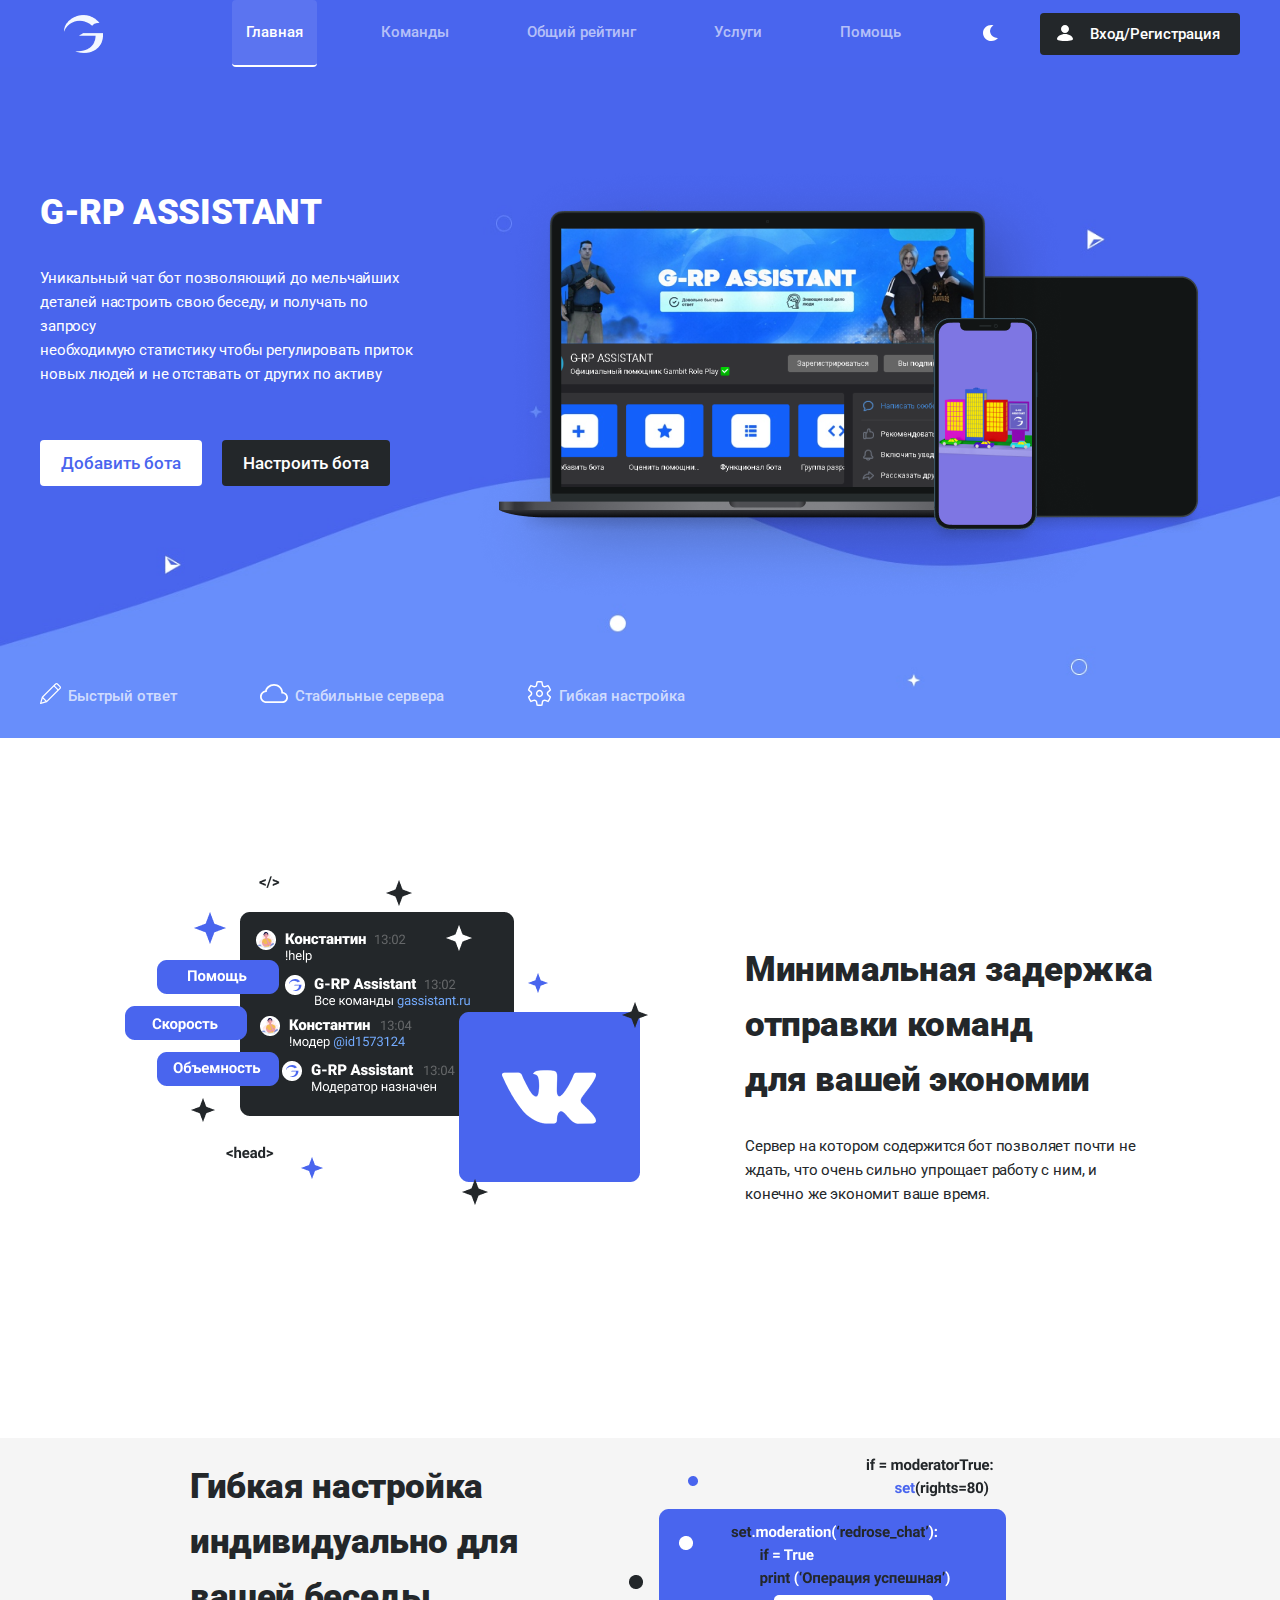
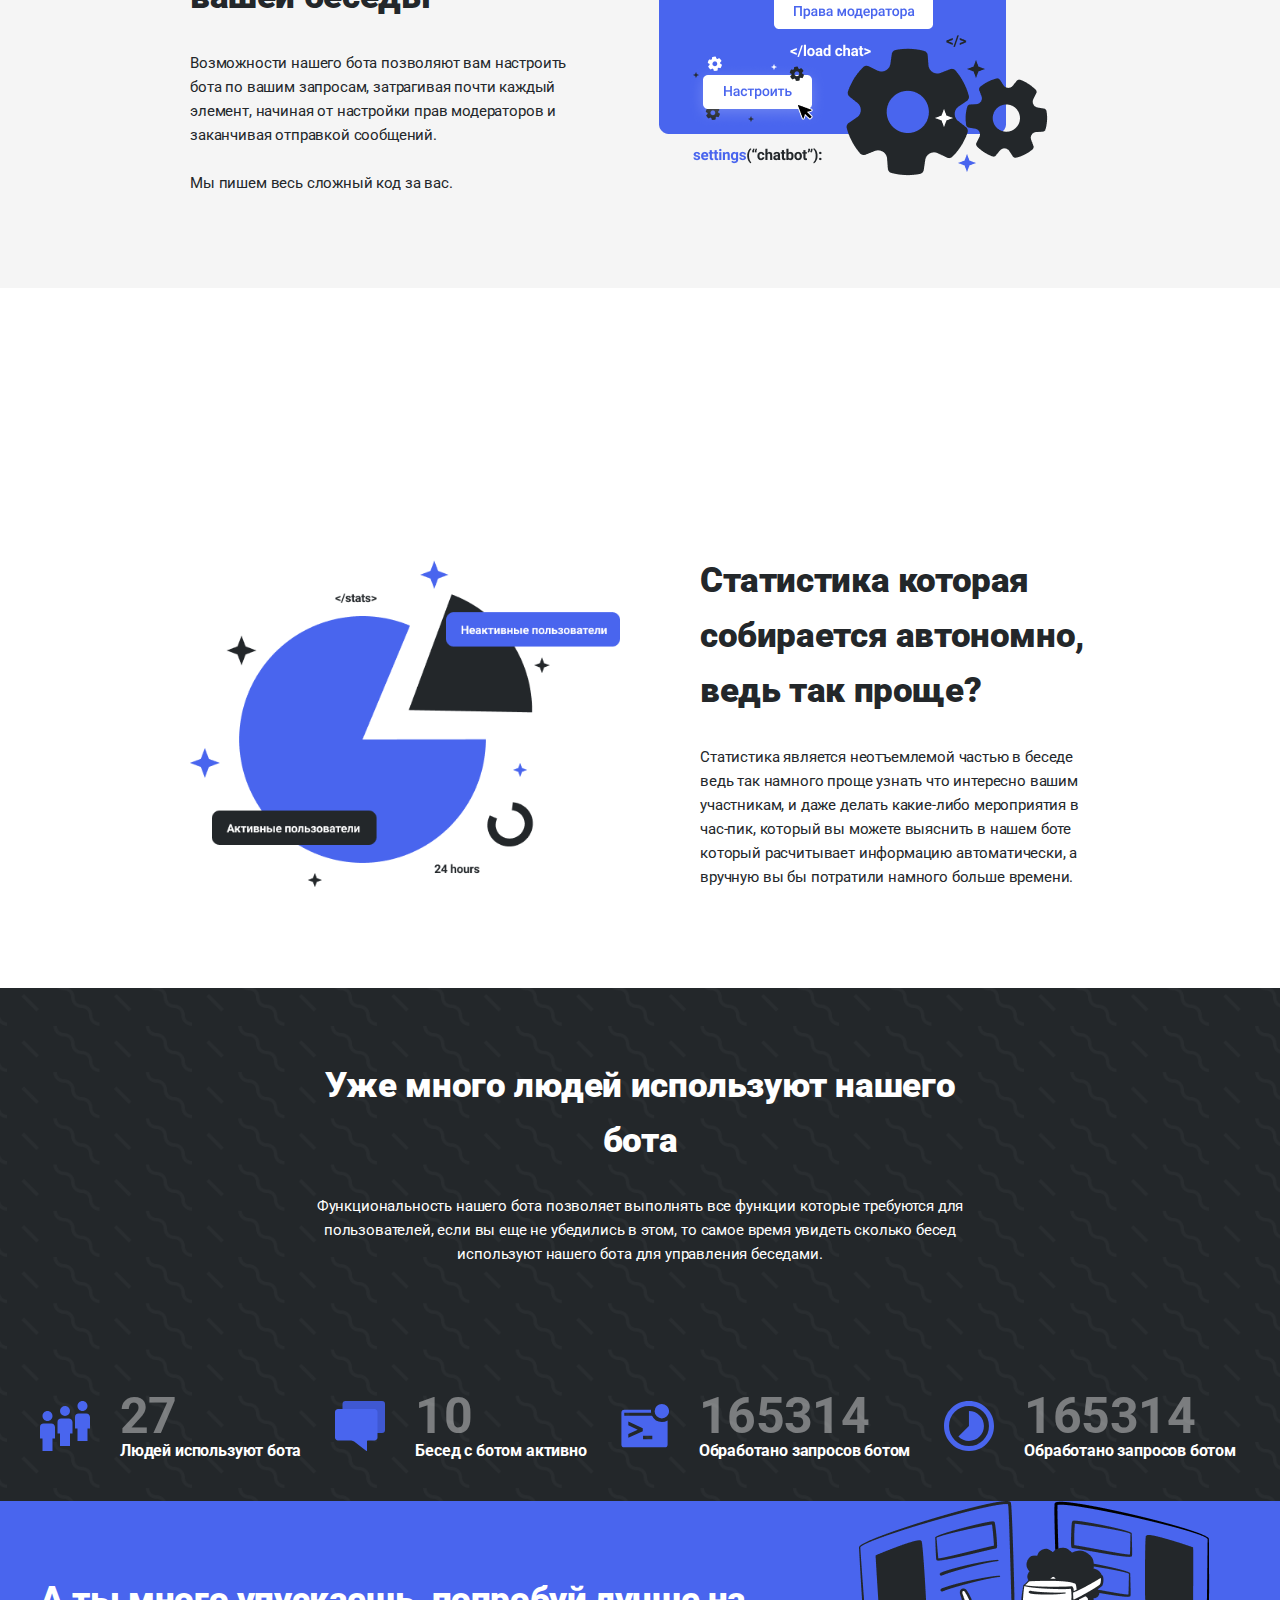
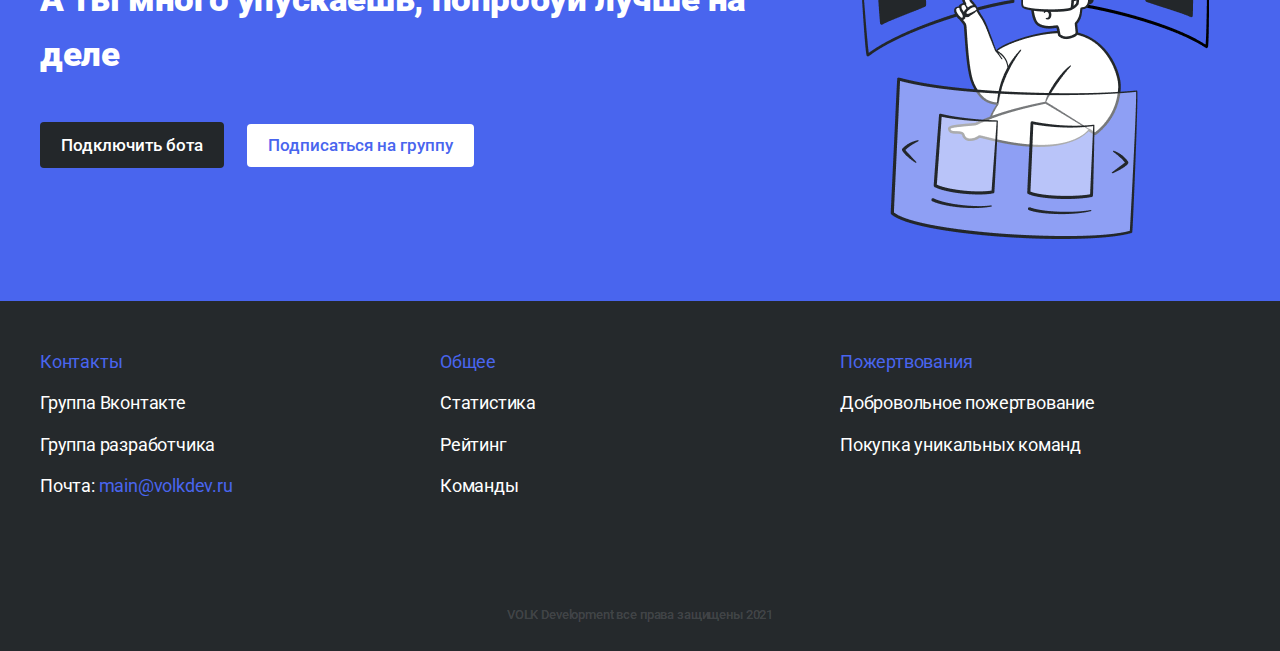
==== gassistant/index.html @ bf9e0847 "Добавлено всплывающее окно регистрации." ====
<!DOCTYPE html>
<html lang="ru">
<head>
    <meta charset="UTF-8">
    <link rel="stylesheet" href="assets/css/style.min.css">
    
    <!-- Useful meta tags -->
    <link href="https://fonts.googleapis.com/css2?family=Roboto:wght@400;500;700;900&display=swap" rel="stylesheet">
    <link rel="shortcut icon" href="assets/images/logo.png" type="image/png">
    <meta name="viewport" content="width=device-width, initial-scale=1">
    
    <title>G-RP ASSISTANT | Главная</title>
</head>
<body>
    <div class="popup-reg">
      <div class="popup-reg-block">
        <div class="popup-reg-block-image">
          <img src="assets/images/register.svg" alt="Регистрация/Авторизация">
        </div>
        <div class="popup-reg-block-auth">
          <h3 class="auth-title">Авторизация</h3>
          <a href="#" class="auth-btn">Войти через ВКонтакте</a>
          <span class="auth-text">Или</span>
          <form action="#" class="auth-form">
            <input class="auth-input email" name="email" type="email" placeholder="Почта">
            <input class="auth-input pass" name="password" type="password" placeholder="Пароль">
            <input type="submit" class="auth-btn-primary" value="Войти">
          </form>
          <a href="#" class="auth-link">Забыли пароль?</a>
          <p class="auth-reg">Нет аккаунта? <a href="#" class="auth-link">Зарегистрируйтесь!</a></p>
          <a href="#" class="popup-reg-close">&times;</a>
        </div>
        
      </div>
    </div>    <header class="header">
        <div class="container">
            <div class="header__wrapper">
                <div class="header__logo">
                    <a href="/"><img src="assets/images/logo.png" alt="G-RP ASSISTANT"></a>
                </div>
                <nav class="header__nav">
                    <ul class="nav__list">
                        <li class="nav__list-item nav__list-item--active"><a class="nav__link nav__link--active" href="/">Главная</a></li>
                        <li class="nav__list-item"><a class="nav__link" href="commands.html">Команды</a></li>
                        <li class="nav__list-item"><a class="nav__link" href="rating.html">Общий рейтинг</a></li>
                        <li class="nav__list-item"><a class="nav__link" href="offers.html">Услуги</a></li>                
                        <li class="nav__list-item"><a class="nav__link" href="help.html">Помощь</a></li>
                    </ul>
                </nav>
                <div class="header__right">
                    <button class="header__theme"></button>
                    <button class="header__profile">Вход/Регистрация</button>
                    <div class="main-menu">
                        <div class="menu">
                            <a href="#" class="menu-btn">
                                <span></span>
                            </a>
                            <nav class="menu-list">
                                <a href="/">Главная</a>
                                <a href="commands.html">Команды</a>
                                <a href="rating.html">Общий рейтинг</a>
                                <a href="offers.html">Услуги</a>
                                <a href="help.html">Помощь</a>
                                <a class="menu-list__media" href="auth.html">Вход/Регистрация</a>
                            </nav>
                        </div>
                    </div>
                </div>
            </div>
        </div>
    </div>
    </header>
    
    
    
    

    <main class="main">
        <section class="first-display">
            <div class="container">
                <div class="first-display__wrapper">
                    <div class="first-display__content">
                        <h2 class="content__title">G-RP ASSISTANT</h2>
                        <p class="content__text">Уникальный чат бот позволяющий до мельчайших<br>деталей настроить свою беседу, и получать по запросу<br>необходимую статистику чтобы регулировать приток<br>новых людей и не отставать от других по активу</p>
                        <div class="first-display__actions">
                            <button class= "btn white--btn">Добавить бота</button>
                            <button class="btn black--btn">Настроить бота</button>
                        </div>
                    </div>
                   
                    <div class="first-display__picture">
                        <img src="./assets/images/laptop.png" type="image/png" alt="G-RP ASSISTANT">
                    </div>
                    
                </div>
                <div class="first-display__features">
                    <span class="features__title features__title--pencil">Быстрый ответ</span>
                    <span class="features__title features__title--cloud">Стабильные сервера</span>
                    <span class="features__title features__title--settings">Гибкая настройка </span>
                </div>
            </div>
        </section>
        <section class="second-display">
            <div class="container">
                <div class="second-display__wrapper">
                    <div class="second-display__picture">
                        <img src="./assets/images/command_delay.png" type="image/png" alt="Низкая задержка команд!">
                    </div>
                    <div class="second-display__content">
                        <h2 class="content__title light-bg">Минимальная задержка отправки команд<br> для вашей экономии</h2>
                        <p class="content__text light-bg">Сервер на котором содержится бот позволяет почти не ждать, что очень сильно упрощает работу с ним, и конечно же экономит ваше время.</p>
                    </div>
                    
                </div>
            </div>
            <div class="second-display__wave"></div>
        </section>
        <section class="third-display">
            <div class="container">
                <div class="third-display__wrapper">
                    <div class="third-display__content">
                        <h2 class="content__title light-bg">Гибкая настройка индивидуально для вашей беседы </h2>
                        <p class="content__text light-bg">Возможности нашего бота позволяют вам настроить
                            бота по вашим запросам, затрагивая почти каждый
                            элемент, начиная от настройки прав модераторов
                            и заканчивая отправкой сообщений.
                            <br><br>
                            Мы пишем весь сложный код за вас.</p>
                    </div>
                    <div class="third-display__picture">
                        <img src="./assets/images/deepen_settings.png" type="image/png" alt="Возможности детальной настройки">
                    </div>
                </div>
            </div>
        </section>
        <section class="fourth-display">
            <div class="fourth-display__wave--up"></div>
            <div class="container">
                <div class="fourth-display__wrapper">
                    <div class="fourth-display__picture">
                        <img src="./assets/images/stats.png" type="image/png" alt="Статистика пользователей">
                    </div>
                    <div class="fourth-display__content">
                        <h2 class="content__title light-bg">Статистика которая
                            собирается автономно,
                            ведь так проще? </h2>
                        <p class="content__text light-bg">Статистика является неотъемлемой частью в беседе
                            ведь так намного проще узнать что интересно вашим
                            участникам, и даже делать какие-либо мероприятия
                            в час-пик, который вы можете выяснить в нашем боте
                            который расчитывает информацию автоматически, 
                            а вручную вы бы потратили намного больше времени.</p>
                    </div>
                </div>
            </div>
            <div class="fourth-display__wave--down"></div>
        </section>
        <section class="fifth-display">
            <div class="container">
                <div class="fifth-display__content">
                    <h2 class="content__title">Уже много людей используют нашего бота</h2>
                    <p class="content__text">Функциональность нашего бота позволяет выполнять все функции которые требуются для <br>
                        пользователей, если вы еще не убедились в этом, то самое время увидеть сколько бесед <br>
                        используют нашего бота для управления беседами.</p>
                </div>
                <div class="fifth-display__stats">
                    <div class="stats__block">
                        <span class="people"></span>
                        <div class="stats__block__wrapper">
                            <h3 class="stats__block__title">27</h3>
                            <span class="stats__block__subtitle">Людей используют бота</span>
                        </div>
                    </div>
                    <div class="stats__block">
                        <span class="messages"></span>
                        <div class="stats__block__wrapper">
                            <h3 class="stats__block__title">10</h3>
                            <span class="stats__block__subtitle">Бесед с ботом активно </span>
                        </div>
                    </div>
                    <div class="stats__block">
                        <span class="requests"></span>
                        <div class="stats__block__wrapper">
                            <h3 class="stats__block__title">165314</h3>
                            <span class="stats__block__subtitle">Обработано запросов ботом</span>
                        </div>
                    </div>
                    <div class="stats__block">
                        <span class="days"></span>
                        <div class="stats__block__wrapper">
                            <h3 class="stats__block__title">165314</h3>
                            <span class="stats__block__subtitle">Обработано запросов ботом</span>
                        </div>
                    </div>
                </div>
                
            </div>
            <div class="fifth-display__wave"></div>
        </section>
        <section class="sixth-display">
            <div class="container">
                <div class="sixth-display__wrapper">
                    <div class="sixth-display__content">
                        <h2 class="content__title mb40">А ты много упускаешь, попробуй лучше на деле</h2>
                    <button class="btn black--btn">Подключить бота</button>
                    <a class="btn white--btn" href="#">Подписаться на группу</a>
                    </div>
                    <div class="sixth-display__picture">
                        <img src="assets/images/sixth-bg.png" type="image/png" alt="Попробуй на деле!">
                    </div>
                </div>
            </div>
        </section>
    </main>

    <footer class="footer">
        <div class="footer__wrapper">
            <div class="footer__block col-4">
                <ul>
                    <li><span class="footer__block_title">Контакты</span></li>
                    <li><a class="footer__block_link" href="#">Группа Вконтакте</a></li>
                    <li><a class="footer__block_link" href="#">Группа разработчика</a></li>
                    <li>Почта: <a class="footer__block_link" href="mailto:main@volkdev.ru"><span class="footer__block_title">main@volkdev.ru</span></a></li>
                </ul>
            </div>
            <div class="footer__block col-4">
                <ul>
                    <li><span class="footer__block_title">Общее</span></li>
                    <li><a class="footer__block_link" href="#">Статистика</a></li>
                    <li><a class="footer__block_link" href="#">Рейтинг</a></li>
                    <li><a class="footer__block_link" href="#">Команды</a></li>
                </ul>
    
            </div>
            <div class="footer__block col-4">
                <ul>
                    <li><span class="footer__block_title">Пожертвования</span></li>
                    <li><a class="footer__block_link" href="#">Добровольное пожертвование</a></li>
                    <li><a class="footer__block_link" href="#">Покупка уникальных команд</a></li>
                </ul>
            </div>
        </div>
        <div class="footer__copyright">
            <span class="footer__copyright_title">VOLK Development все права защищены 2021</span>
        </div>
    </footer>

    <script src="assets/js/app.js"></script>
    <script
  src="https://code.jquery.com/jquery-3.6.0.min.js"
  integrity="sha256-/xUj+3OJU5yExlq6GSYGSHk7tPXikynS7ogEvDej/m4="
  crossorigin="anonymous"></script>
    <script>
        $('.menu-btn').on('click', function(e) {
            e.preventDefault();
            $('.menu').toggleClass('menu_active');
            $('.content').toggleClass('content_active');
        });
    </script>
</body>
</html>
---- gassistant/assets/css/style.min.css ----
/* http://meyerweb.com/eric/tools/css/reset/
   v2.0-modified | 20110126
   License: none (public domain)
*/
html, body, div, span, applet, object, iframe,
h1, h2, h3, h4, h5, h6, p, blockquote, pre,
a, abbr, acronym, address, big, cite, code,
del, dfn, em, img, ins, kbd, q, s, samp,
small, strike, strong, sub, sup, tt, var,
b, u, i, center,
dl, dt, dd, ol, ul, li,
fieldset, form, label, legend,
table, caption, tbody, tfoot, thead, tr, th, td,
article, aside, canvas, details, embed,
figure, figcaption, footer, header, hgroup,
menu, nav, output, ruby, section, summary,
time, mark, audio, video {
  margin: 0;
  padding: 0;
  border: 0;
  font-size: 100%;
  font: inherit;
  vertical-align: baseline; }

/* make sure to set some focus styles for accessibility */
:focus {
  outline: 0; }

/* HTML5 display-role reset for older browsers */
article, aside, details, figcaption, figure,
footer, header, hgroup, menu, nav, section {
  display: block; }

body {
  line-height: 1; }

ol, ul {
  list-style: none; }

blockquote, q {
  quotes: none; }

blockquote:before, blockquote:after,
q:before, q:after {
  content: '';
  content: none; }

table {
  border-collapse: collapse;
  border-spacing: 0; }

input[type=search]::-webkit-search-cancel-button,
input[type=search]::-webkit-search-decoration,
input[type=search]::-webkit-search-results-button,
input[type=search]::-webkit-search-results-decoration {
  -webkit-appearance: none;
  -moz-appearance: none; }

input[type=search] {
  -webkit-appearance: none;
  -moz-appearance: none;
  -webkit-box-sizing: content-box;
  -moz-box-sizing: content-box;
  box-sizing: content-box; }

textarea {
  overflow: auto;
  vertical-align: top;
  resize: vertical; }

/**
 * Correct `inline-block` display not defined in IE 6/7/8/9 and Firefox 3.
 */
audio,
canvas,
video {
  display: inline-block;
  *display: inline;
  *zoom: 1;
  max-width: 100%; }

/**
 * Prevent modern browsers from displaying `audio` without controls.
 * Remove excess height in iOS 5 devices.
 */
audio:not([controls]) {
  display: none;
  height: 0; }

/**
 * Address styling not present in IE 7/8/9, Firefox 3, and Safari 4.
 * Known issue: no IE 6 support.
 */
[hidden] {
  display: none; }

/**
 * 1. Correct text resizing oddly in IE 6/7 when body `font-size` is set using
 *    `em` units.
 * 2. Prevent iOS text size adjust after orientation change, without disabling
 *    user zoom.
 */
html {
  font-size: 100%;
  /* 1 */
  -webkit-text-size-adjust: 100%;
  /* 2 */
  -ms-text-size-adjust: 100%;
  /* 2 */ }

/**
 * Address `outline` inconsistency between Chrome and other browsers.
 */
a:focus {
  outline: thin dotted; }

/**
 * Improve readability when focused and also mouse hovered in all browsers.
 */
a:active,
a:hover {
  outline: 0; }

/**
 * 1. Remove border when inside `a` element in IE 6/7/8/9 and Firefox 3.
 * 2. Improve image quality when scaled in IE 7.
 */
img {
  border: 0;
  /* 1 */
  -ms-interpolation-mode: bicubic;
  /* 2 */ }

/**
 * Address margin not present in IE 6/7/8/9, Safari 5, and Opera 11.
 */
figure {
  margin: 0; }

/**
 * Correct margin displayed oddly in IE 6/7.
 */
form {
  margin: 0; }

/**
 * Define consistent border, margin, and padding.
 */
fieldset {
  border: 1px solid #c0c0c0;
  margin: 0 2px;
  padding: 0.35em 0.625em 0.75em; }

/**
 * 1. Correct color not being inherited in IE 6/7/8/9.
 * 2. Correct text not wrapping in Firefox 3.
 * 3. Correct alignment displayed oddly in IE 6/7.
 */
legend {
  border: 0;
  /* 1 */
  padding: 0;
  white-space: normal;
  /* 2 */
  *margin-left: -7px;
  /* 3 */ }

/**
 * 1. Correct font size not being inherited in all browsers.
 * 2. Address margins set differently in IE 6/7, Firefox 3+, Safari 5,
 *    and Chrome.
 * 3. Improve appearance and consistency in all browsers.
 */
button,
input,
select,
textarea {
  font-size: 100%;
  /* 1 */
  margin: 0;
  /* 2 */
  vertical-align: baseline;
  /* 3 */
  *vertical-align: middle;
  /* 3 */ }

/**
 * Address Firefox 3+ setting `line-height` on `input` using `!important` in
 * the UA stylesheet.
 */
button,
input {
  line-height: normal; }

/**
 * Address inconsistent `text-transform` inheritance for `button` and `select`.
 * All other form control elements do not inherit `text-transform` values.
 * Correct `button` style inheritance in Chrome, Safari 5+, and IE 6+.
 * Correct `select` style inheritance in Firefox 4+ and Opera.
 */
button,
select {
  text-transform: none; }

/**
 * 1. Avoid the WebKit bug in Android 4.0.* where (2) destroys native `audio`
 *    and `video` controls.
 * 2. Correct inability to style clickable `input` types in iOS.
 * 3. Improve usability and consistency of cursor style between image-type
 *    `input` and others.
 * 4. Remove inner spacing in IE 7 without affecting normal text inputs.
 *    Known issue: inner spacing remains in IE 6.
 */
button,
html input[type="button"],
input[type="reset"],
input[type="submit"] {
  -webkit-appearance: button;
  /* 2 */
  cursor: pointer;
  /* 3 */
  *overflow: visible;
  /* 4 */ }

/**
 * Re-set default cursor for disabled elements.
 */
button[disabled],
html input[disabled] {
  cursor: default; }

/**
 * 1. Address box sizing set to content-box in IE 8/9.
 * 2. Remove excess padding in IE 8/9.
 * 3. Remove excess padding in IE 7.
 *    Known issue: excess padding remains in IE 6.
 */
input[type="checkbox"],
input[type="radio"] {
  box-sizing: border-box;
  /* 1 */
  padding: 0;
  /* 2 */
  *height: 13px;
  /* 3 */
  *width: 13px;
  /* 3 */ }

/**
 * 1. Address `appearance` set to `searchfield` in Safari 5 and Chrome.
 * 2. Address `box-sizing` set to `border-box` in Safari 5 and Chrome
 *    (include `-moz` to future-proof).
 */
input[type="search"] {
  -webkit-appearance: textfield;
  /* 1 */
  -moz-box-sizing: content-box;
  -webkit-box-sizing: content-box;
  /* 2 */
  box-sizing: content-box; }

/**
 * Remove inner padding and search cancel button in Safari 5 and Chrome
 * on OS X.
 */
input[type="search"]::-webkit-search-cancel-button,
input[type="search"]::-webkit-search-decoration {
  -webkit-appearance: none; }

/**
 * Remove inner padding and border in Firefox 3+.
 */
button::-moz-focus-inner,
input::-moz-focus-inner {
  border: 0;
  padding: 0; }

/**
 * 1. Remove default vertical scrollbar in IE 6/7/8/9.
 * 2. Improve readability and alignment in all browsers.
 */
textarea {
  overflow: auto;
  /* 1 */
  vertical-align: top;
  /* 2 */ }

/**
 * Remove most spacing between table cells.
 */
table {
  border-collapse: collapse;
  border-spacing: 0; }

html,
button,
input,
select,
textarea {
  color: #222; }

::-moz-selection {
  background: #b3d4fc;
  text-shadow: none; }

::selection {
  background: #b3d4fc;
  text-shadow: none; }

img {
  vertical-align: middle; }

fieldset {
  border: 0;
  margin: 0;
  padding: 0; }

textarea {
  resize: vertical; }

.chromeframe {
  margin: 0.2em 0;
  background: #ccc;
  color: #000;
  padding: 0.2em 0; }

* {
  box-sizing: border-box; }

html {
  font-size: 62.5%; }

body {
  background-color: #4965EE;
  font-family: "Roboto", sans-serif;
  font-size: 1.4rem;
  color: white; }

.main {
  position: relative; }

.container {
  max-width: 1240px;
  padding: 0 2rem;
  margin: 0 auto; }

.btn {
  display: inline-block;
  border: none;
  font-family: inherit;
  font-weight: 500;
  position: relative;
  font-size: 1.7rem;
  margin-right: 2rem; }
  .btn:last-child {
    margin-right: 0; }

.black--btn,
.white--btn,
.primary--btn {
  padding: 1.3rem 2.1rem;
  border-radius: 4px;
  transition: 0.2s linear;
  text-decoration: none; }
  .black--btn:hover,
  .white--btn:hover,
  .primary--btn:hover {
    transform: translateY(-2px);
    box-shadow: 0 4px 15px 0 rgba(255, 255, 255, 0.25), 0 4px 4px 0 rgba(0, 0, 0, 0.25); }

.black--btn {
  background-color: #23272A;
  color: #ffffff; }

.white--btn {
  background-color: #ffffff;
  color: #4965EE; }

.primary--btn {
  background-color: #4965EE;
  color: #ffffff; }

.header {
  font-weight: 500;
  font-size: 1.5rem;
  line-height: 1.67;
  background-color: #4965EE; }
  .header__wrapper {
    display: flex;
    justify-content: space-between;
    align-items: center;
    max-width: 1240px; }
  .header--fixed {
    display: flex;
    justify-content: space-between;
    align-items: center;
    width: 100%;
    box-shadow: 0px 10px 15px 0px rgba(0, 0, 0, 0.4);
    margin: 0 auto;
    position: fixed;
    top: 0;
    left: 0;
    z-index: 1000;
    animation-name: show_header;
    animation-duration: .5s; }

@keyframes show_header {
  0% {
    top: -7rem; }
  100% {
    top: 0; } }

.header__logo {
  margin-left: 2.4rem;
  margin-right: 11rem; }

.nav__list {
  display: flex; }

.nav__list-item {
  display: block;
  border-radius: 4px;
  margin-right: 5rem;
  transition: .2s linear;
  cursor: pointer; }
  .nav__list-item--active {
    display: block;
    background-color: #5b74f0;
    border-bottom: 2px solid #ffffff;
    border-radius: 4px; }
  .nav__list-item:hover {
    background-color: #5b74f0; }
  .nav__list-item:last-child {
    margin-right: 0; }

.nav__link {
  display: block;
  padding: 2rem 1.4rem;
  color: rgba(255, 255, 255, 0.6);
  text-decoration: none;
  transition: .2s linear; }
  .nav__link--active {
    color: #ffffff; }
  .nav__link:hover {
    color: #ffffff; }
  .nav__link:focus {
    outline: none; }

.header__theme {
  background: transparent;
  border: none;
  position: relative;
  margin-left: 5rem;
  margin-right: 4.5rem; }
  .header__theme::after {
    content: "";
    display: block;
    position: absolute;
    width: 15px;
    height: 16px;
    background: url(../../assets/images/night.svg) no-repeat;
    top: -0.75rem;
    left: 0; }

.header__right {
  display: flex;
  align-items: center;
  justify-content: center; }

.header__profile {
  display: inline-block;
  padding: 1.2rem 2rem 1.2rem 5rem;
  background-color: #23272A;
  border: none;
  border-radius: 4px;
  color: #ffffff;
  font-family: inherit;
  font-weight: 500;
  position: relative;
  transition: .2s linear; }
  .header__profile::before {
    content: "";
    display: block;
    width: 16px;
    height: 16px;
    position: absolute;
    top: 12px;
    left: 17px;
    background: url(../../assets/images/user.svg) no-repeat;
    z-index: 1; }
  .header__profile:hover {
    transform: translateY(-2px);
    box-shadow: 0 4px 4px 0 rgba(0, 0, 0, 0.25); }

.popup-reg {
  display: none;
  position: fixed;
  left: 50%;
  top: 50%;
  transform: translate(-50%, -50%);
  height: 100%;
  width: 100%;
  z-index: 10000;
  background: rgba(0, 0, 0, 0.35);
  transition: opacity 0.2s ease; }
  .popup-reg.active {
    display: block; }
  .popup-reg-close {
    position: absolute;
    right: -7.5rem;
    padding: 0 25px;
    top: -1rem;
    font-size: 5rem;
    text-decoration: none;
    color: #dddddd;
    outline: none;
    transition: 0.3s ease; }
    .popup-reg-close:hover {
      transform: rotateZ(180deg);
      color: white; }
    .popup-reg-close:focus {
      outline: none; }
  .popup-reg-block {
    display: flex;
    justify-content: center;
    margin-top: 10%;
    position: relative; }
    .popup-reg-block-image {
      background-color: #4965EE;
      display: inline-block;
      border-radius: 5px 0px 0px 5px;
      display: flex;
      justify-content: center;
      align-items: center;
      padding: 0 10px; }
    .popup-reg-block-auth {
      position: relative;
      display: inline-block;
      background-color: #ffffff;
      text-align: center;
      padding: 10px 50px;
      border-radius: 0px 5px 5px 0px; }

.auth-title {
  font-size: 25px;
  line-height: 55px;
  font-weight: bold;
  margin-bottom: 1.7rem;
  letter-spacing: -0.011em;
  color: #23272A; }

.auth-text {
  font-size: 15px;
  line-height: 24px;
  letter-spacing: -0.011em;
  color: rgba(35, 39, 42, 0.4);
  display: inline-block;
  margin-bottom: 1.7rem; }

.auth-btn {
  display: block;
  border-radius: 5px;
  border: 2px solid #23272A;
  text-decoration: none;
  color: #23272A;
  padding: 3px 25px;
  font-weight: bold;
  font-size: 15px;
  line-height: 24px;
  letter-spacing: -0.011em;
  color: #23272a;
  margin-bottom: 1.7rem;
  transition: 0.2s ease; }
  .auth-btn:focus {
    outline: none; }
  .auth-btn:hover {
    transform: translateY(-1px); }
  .auth-btn::before {
    content: "";
    display: inline-block;
    width: 36px;
    height: 36px;
    background: url(../../assets/images/vk-logo.png) no-repeat;
    background-size: contain;
    vertical-align: middle;
    margin-right: 15px;
    margin-bottom: 3px; }
  .auth-btn-primary {
    background-color: #4965EE;
    border: none;
    padding: 15px 0;
    font-weight: bold;
    font-size: 14px;
    line-height: 141%;
    letter-spacing: -0.011em;
    color: #ffffff;
    border-radius: 5px;
    width: 100%;
    margin-bottom: 1.7rem;
    transition: 0.2s ease; }
    .auth-btn-primary:hover {
      transform: translateY(-1px); }

.auth-form {
  display: block; }

.auth-input {
  width: 100%;
  display: block;
  margin: 0 auto;
  padding: 5px 25px;
  background: #e4e8fd;
  border: 12px solid #e4e8fd;
  border-radius: 5px;
  margin-bottom: 1.7rem;
  transition: 0.2s ease; }
  .auth-input.email {
    background-image: url(../../assets/images/envelope.svg);
    background-size: 14px 11px;
    background-position: left center;
    background-repeat: no-repeat; }
  .auth-input.pass {
    background-image: url(../../assets/images/pass.png);
    background-size: 13.5px 13.5px;
    background-position: left center;
    background-repeat: no-repeat; }

.auth-reg {
  font-size: 15px;
  line-height: 24px;
  letter-spacing: -0.011em;
  color: #23272A; }

.auth-link {
  display: inline-block;
  margin-bottom: 0.7rem;
  text-decoration: none;
  padding: 10px 0;
  color: #4965EE; }

.main-menu {
  position: relative;
  display: none;
  overflow-x: hidden; }

.menu {
  position: fixed;
  left: 0;
  top: 0;
  z-index: 99;
  width: 90%;
  height: 100vh;
  display: flex;
  align-items: center;
  justify-content: center;
  background-color: #fff;
  transition: 0.5s;
  transform: translateX(-100%); }

.menu_active {
  transform: translateX(0%); }

.menu-list {
  display: flex;
  justify-content: space-around;
  align-items: center;
  height: 50%;
  flex-direction: column; }

.menu-list a {
  text-decoration: none;
  text-transform: uppercase;
  color: #25292C;
  font-weight: 900; }

.menu-list .menu-list__media {
  padding: 1rem 2.5rem;
  background-color: #25292C;
  text-transform: unset;
  border-radius: 5px;
  color: white; }

.menu-btn {
  width: 35px;
  height: 35px;
  background-color: #25292C;
  border-radius: 50%;
  position: absolute;
  right: -41px;
  top: 12px; }
  .menu-btn span::after {
    display: block;
    position: absolute;
    left: 8px;
    top: -10px;
    content: '\2261';
    font-size: 33px;
    z-index: 10000;
    color: #fff; }

.first-display {
  background: url(../../assets/images/first-display.jpg) no-repeat center center;
  background-size: cover;
  max-height: 68rem; }

.first-display__wrapper {
  display: flex;
  justify-content: space-between;
  align-items: center; }

.first-display__content,
.first-display__actions {
  max-width: 38.5rem; }

.first-display__picture {
  margin-top: 10rem;
  margin-right: 3rem; }
  .first-display__picture img {
    display: block;
    width: 100%;
    min-width: 30rem; }

.content__title {
  font-weight: 900;
  font-size: 3.5rem;
  line-height: 5.5rem;
  letter-spacing: -0.011em; }

.content__text {
  margin-top: 2.6rem;
  font-weight: normal;
  font-size: 1.5rem;
  line-height: 2.4rem;
  letter-spacing: -0.011em; }

.first-display__actions {
  margin-top: 5.4rem;
  display: flex;
  align-items: center;
  flex-wrap: wrap; }

.first-display__features {
  padding-top: 8rem;
  padding-bottom: 3rem; }

.features__title {
  font-weight: 500;
  font-size: 1.5rem;
  line-height: 2.4rem;
  color: rgba(255, 255, 255, 0.7);
  margin-right: 8rem; }
  .features__title:last-child {
    margin-right: 0; }
  .features__title--pencil {
    position: relative; }
    .features__title--pencil::before {
      content: "";
      display: inline-block;
      vertical-align: middle;
      width: 2.1rem;
      height: 2.1rem;
      margin-top: -7px;
      margin-right: 7px;
      background: url(../../assets/images/pencil.svg) no-repeat left center;
      background-size: cover; }
  .features__title--cloud {
    position: relative; }
    .features__title--cloud::before {
      content: "";
      display: inline-block;
      vertical-align: middle;
      width: 2.8rem;
      height: 1.9rem;
      margin-top: -7px;
      margin-right: 7px;
      background: url(../../assets/images/cloud.svg) no-repeat left center;
      background-size: cover; }
  .features__title--settings {
    position: relative; }
    .features__title--settings::before {
      content: "";
      display: inline-block;
      vertical-align: middle;
      width: 2.5rem;
      height: 2.5rem;
      margin-top: -7px;
      margin-right: 7px;
      background: url(../../assets/images/settings.svg) no-repeat left center;
      background-size: cover; }

.second-display {
  background: #ffffff;
  position: relative;
  height: 700px; }
  .second-display__wrapper {
    padding: 11% 8.5rem;
    display: flex;
    justify-content: space-between;
    align-items: center; }
  .second-display__picture {
    margin-right: 3rem; }
    .second-display__picture img {
      display: block;
      width: 100%;
      min-width: 30rem; }
  .second-display__content {
    max-width: 410px; }
  .second-display__wave {
    position: absolute;
    bottom: -1rem;
    left: 0;
    width: 100%;
    height: 500px;
    background: url(../../assets/images/wave.png);
    background-repeat: repeat;
    background-size: cover;
    z-index: 10; }

.light-bg {
  color: #23272A; }

.content__title.light-bg {
  line-height: 1.57;
  font-weight: 900;
  font-size: 35px;
  letter-spacing: -0.011em; }

.smaller__title.light-bg {
  line-height: 1.4;
  font-weight: 900;
  font-size: 1.8rem;
  letter-spacing: -0.011em;
  margin-bottom: 2.5rem;
  margin-top: 4rem; }

.content__text.light-bg {
  font-weight: 400;
  font-size: 15px;
  line-height: 1.6;
  letter-spacing: -0.011em; }

.third-display {
  background-color: #F5F5F5;
  height: 450px; }
  .third-display__wrapper {
    padding: 1.5rem 15rem;
    display: flex;
    justify-content: space-between;
    align-items: center; }
  .third-display__picture {
    margin-right: 3rem; }
    .third-display__picture img {
      display: block;
      width: 100%;
      min-width: 30rem; }
  .third-display__content {
    max-width: 410px; }

.fourth-display {
  background-color: #ffffff;
  height: 700px;
  position: relative; }
  .fourth-display__wrapper {
    padding: 25rem 15rem 0;
    display: flex;
    justify-content: space-between;
    align-items: center; }
  .fourth-display__picture {
    margin-right: 8rem; }
    .fourth-display__picture img {
      display: block;
      width: 100%;
      min-width: 30rem; }
  .fourth-display__content {
    max-width: 390px; }
  .fourth-display__wave--up {
    position: absolute;
    top: -5.5rem;
    left: 0;
    width: 100%;
    height: 300px;
    background: url(../../assets/images/wave__rotated.png);
    background-repeat: repeat;
    background-size: cover;
    z-index: 10; }
  .fourth-display__wave--down {
    position: absolute;
    bottom: -30rem;
    left: 0;
    width: 100%;
    height: 300px;
    background: url(../../assets/images/light-wave__rotated.png);
    background-repeat: repeat;
    background-size: cover;
    z-index: 10; }

.fifth-display {
  height: 900px;
  background: url(../../assets/images/fifth-bg.png) no-repeat center center;
  background-size: cover;
  width: 100%;
  text-align: center;
  position: relative; }
  .fifth-display__content {
    margin: 0 auto;
    padding-top: 30rem;
    max-width: 710px; }
  .fifth-display__stats {
    margin-top: 13.5rem;
    display: grid;
    grid-template-columns: repeat(4, auto);
    grid-gap: 3rem;
    position: absolute;
    bottom: 20rem; }
    .fifth-display__stats .people,
    .fifth-display__stats .messages,
    .fifth-display__stats .requests,
    .fifth-display__stats .days {
      display: block;
      background-size: cover;
      margin-right: 3rem;
      margin-bottom: 5rem; }
  .fifth-display__wave {
    position: absolute;
    bottom: 0;
    left: 0;
    width: 100%;
    height: 500px;
    background: url(../../assets/images/wave__primary.png);
    background-repeat: repeat;
    background-size: cover;
    z-index: 10; }

.people {
  background: url(../../assets/images/people.svg) no-repeat center center;
  width: 5rem;
  height: 5rem; }

.messages {
  background: url(../../assets/images/messages.svg) no-repeat center center;
  width: 5rem;
  height: 5rem; }

.requests {
  background: url(../../assets/images/requests.svg) no-repeat center center;
  width: 4.8rem;
  height: 4.4rem; }

.days {
  background: url(../../assets/images/days.svg) no-repeat center center;
  width: 5rem;
  height: 5rem; }

.stats__block {
  display: flex;
  align-items: center; }
  .stats__block__wrapper {
    position: relative; }
  .stats__block__title {
    font-size: 5rem;
    font-weight: 700;
    letter-spacing: -0.011em;
    line-height: 2.4rem;
    color: rgba(255, 255, 255, 0.4);
    position: absolute;
    top: -3.5rem;
    left: 0; }
  .stats__block__subtitle {
    font-weight: 700;
    font-size: 16px;
    line-height: 24px;
    letter-spacing: -0.011em; }

.sixth-display {
  height: 400px; }
  .sixth-display__wrapper {
    display: flex;
    justify-content: space-between;
    align-items: center; }
  .sixth-display__picture {
    margin-right: 3rem; }
    .sixth-display__picture img {
      display: block;
      width: 100%;
      min-width: 25rem; }
  .sixth-display__content {
    margin-right: 2.5rem; }

.mb40 {
  margin-bottom: 4rem; }

.commands-display {
  background-color: #ffffff;
  min-height: 100vh; }
  .commands-display__flexbox {
    display: flex;
    justify-content: space-between;
    align-items: center; }
  .commands-display__wrapper {
    padding: 10rem 0 15rem;
    width: 1240px;
    margin: 0 auto; }
  .commands-display__content {
    width: 50%; }
    .commands-display__content p {
      margin-bottom: 5rem; }
    .commands-display__content a {
      margin-bottom: 5rem; }
  .commands-display__picture {
    margin-bottom: 5rem; }
    .commands-display__picture img {
      display: block;
      width: 100%;
      height: auto; }
  .commands-display__commands__select {
    background-color: #e4e8fd;
    border: none;
    outline: none;
    width: 22%;
    border-radius: 10px;
    padding: 2rem 1.5rem;
    color: rgba(35, 39, 42, 0.4);
    font-size: 1.8rem;
    font-weight: 500; }
  .commands-display__commands__item {
    width: 100%;
    height: 6.5rem;
    padding: 0 1rem;
    border-radius: 10px;
    line-height: 6.5rem;
    color: #23272A;
    font-size: 1.6rem;
    font-weight: 400;
    letter-spacing: -0.011em; }
    .commands-display__commands__item strong {
      font-weight: 700;
      font-size: 1.8rem;
      line-height: 6.5rem; }
    .commands-display__commands__item:nth-child(even) {
      background-color: #e4e8fd; }

.footer {
  background-color: #25292C;
  height: 350px;
  font-size: 1.8rem;
  letter-spacing: -0.011em;
  line-height: 2.3; }
  .footer__wrapper {
    display: flex;
    justify-content: center;
    max-width: 1240px;
    padding: 4rem 2rem 0 2rem;
    margin: 0 auto; }
  .footer__block_title {
    color: #4965EE !important; }
  .footer__block_link {
    text-decoration: none;
    color: #ffffff; }
  .footer__copyright {
    background-color: #25292C;
    text-align: center;
    margin-top: 8rem; }
    .footer__copyright_title {
      font-size: 1.3rem;
      color: rgba(255, 255, 255, 0.15);
      font-weight: 500;
      line-height: 5.5rem;
      letter-spacing: -0.011em; }

.col-4 {
  width: 100%; }

@media only screen and (max-width: 1280px) {
  .first-display__content {
    width: 40%; }
  .second-display__wave,
  .fourth-display__wave--up,
  .fourth-display__wave--down,
  .fifth-display__wave {
    display: none; }
  .fifth-display__content {
    padding-top: 7rem; }
  .fifth-display {
    height: auto; }
    .fifth-display__stats {
      position: unset; } }

@media only screen and (max-width: 1200px) {
  .main-menu {
    display: block; }
  .header {
    height: 6rem;
    margin-bottom: 2.5rem; }
  .second-display {
    height: auto; }
    .second-display__picture {
      margin-right: 0; }
    .second-display__wrapper {
      flex-direction: column;
      padding: 3rem 2rem; }
  .third-display {
    height: auto; }
    .third-display__picture {
      margin-right: 0; }
    .third-display__wrapper {
      flex-direction: column;
      padding: 3rem 2rem; }
  .fourth-display {
    height: auto; }
    .fourth-display__picture {
      margin-right: 0; }
    .fourth-display__wrapper {
      flex-direction: column;
      padding: 3rem 2rem; }
  .fifth-display {
    background: #23272a; }
    .fifth-display__stats {
      grid-template-columns: repeat(2, auto);
      grid-template-rows: 2;
      grid-gap: 3rem; }
  .header__nav {
    display: none; }
  .header__wrapper {
    padding: 2rem; }
  .stats__block {
    justify-content: center; }
  .sixth-display {
    height: auto; }
    .sixth-display__picture {
      margin-right: 0; }
    .sixth-display__wrapper {
      flex-direction: column;
      padding: 3rem 2rem; }
  .sixth-display__picture {
    margin-top: 3rem; } }

@media only screen and (max-width: 1040px) {
  .first-display {
    height: auto;
    max-height: unset;
    background: unset; }
    .first-display__wrapper {
      flex-direction: column; }
    .first-display__content {
      margin-top: 10rem;
      text-align: center;
      width: 100%;
      max-width: unset; }
    .first-display__actions {
      max-width: unset;
      justify-content: center; }
    .first-display__features {
      text-align: center; }
    .first-display .content__title {
      font-size: 5.5rem;
      line-height: 7.5rem; }
    .first-display .content__text {
      margin-top: 7rem;
      font-size: 2.5rem;
      line-height: 3.4rem; } }

@media only screen and (max-width: 800px) {
  .sixth-display__content {
    margin-right: 0; } }

@media only screen and (max-width: 768px) {
  .fifth-display__stats {
    grid-template-columns: auto;
    grid-template-rows: 4; }
  .first-display__features {
    display: flex;
    flex-direction: column;
    justify-content: center;
    align-items: center; }
  .first-display .features__title {
    margin-right: 0;
    margin-bottom: 3.5rem;
    font-size: 1.5rem;
    line-height: 2.4rem; }
    .first-display .features__title:last-child {
      margin-bottom: 0; }
  .footer {
    height: auto; }
    .footer__block {
      margin-bottom: 4rem; }
      .footer__block:last-child {
        margin-bottom: 0; }
    .footer__wrapper {
      flex-direction: column; } }

@media only screen and (max-width: 679px) {
  .first-display__content > .content__text {
    font-size: 1.5rem;
    line-height: 2.4rem; } }

@media only screen and (min-width: 600px) {
  .menu-list__media {
    display: none; } }

@media only screen and (max-width: 600px) {
  .header__profile {
    display: none; } }

@media only screen and (max-width: 423px) {
  .first-display__content > .content__text {
    font-size: 1.3rem;
    line-height: 2.2rem; } }

@media only screen and (max-width: 389px) {
  .content__title {
    font-size: 2.5rem !important;
    line-height: 4.5rem !important; }
  .content__title.light-bg {
    font-size: 1.8rem !important;
    line-height: 2.3rem !important; }
  .content__text {
    font-size: 1.3rem !important;
    line-height: 2.2rem !important; }
  .first-display__actions {
    flex-direction: column;
    min-height: 15rem;
    justify-content: space-around; }
    .first-display__actions .btn {
      margin-right: 0; }
  .first-display__picture {
    margin-top: 0; } }

@media only screen and (max-height: 360px) {
  .auth-section {
    height: 55rem; }
    .auth-section__wrapper {
      width: 50rem; } }
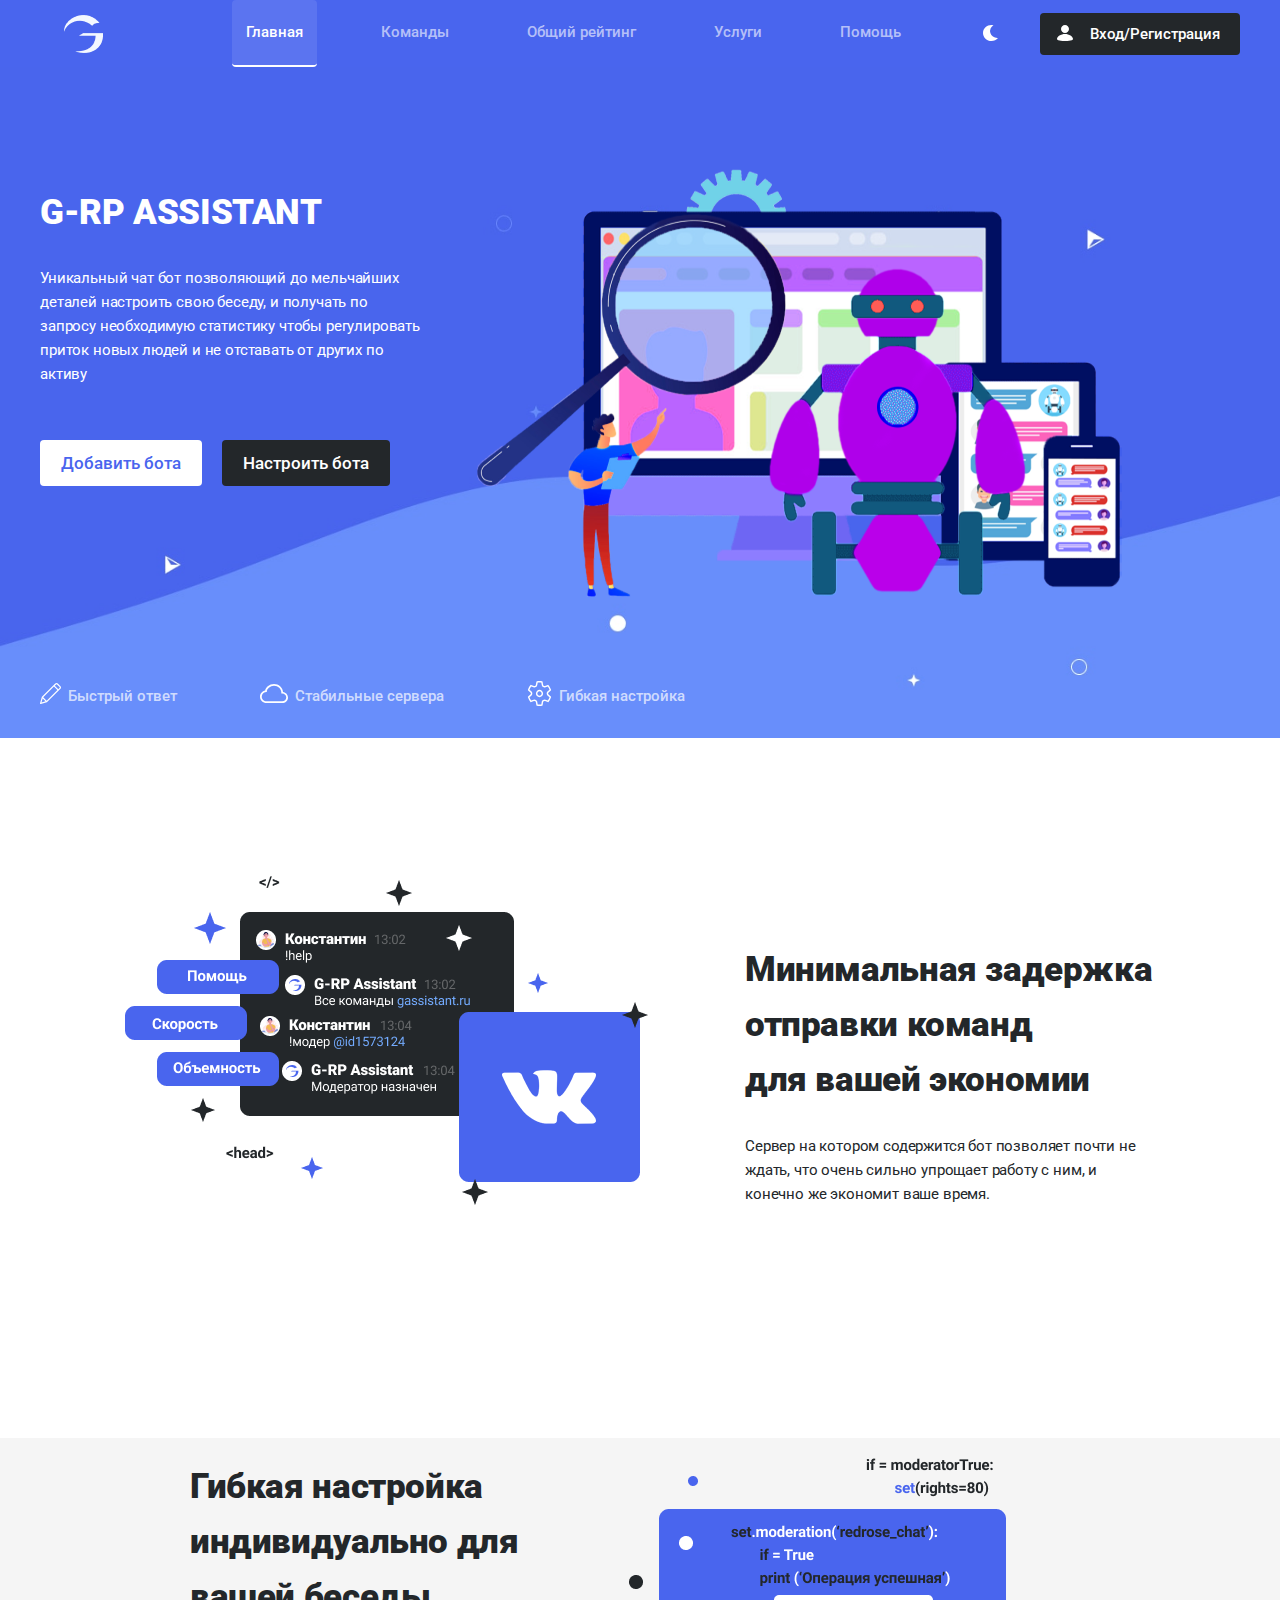
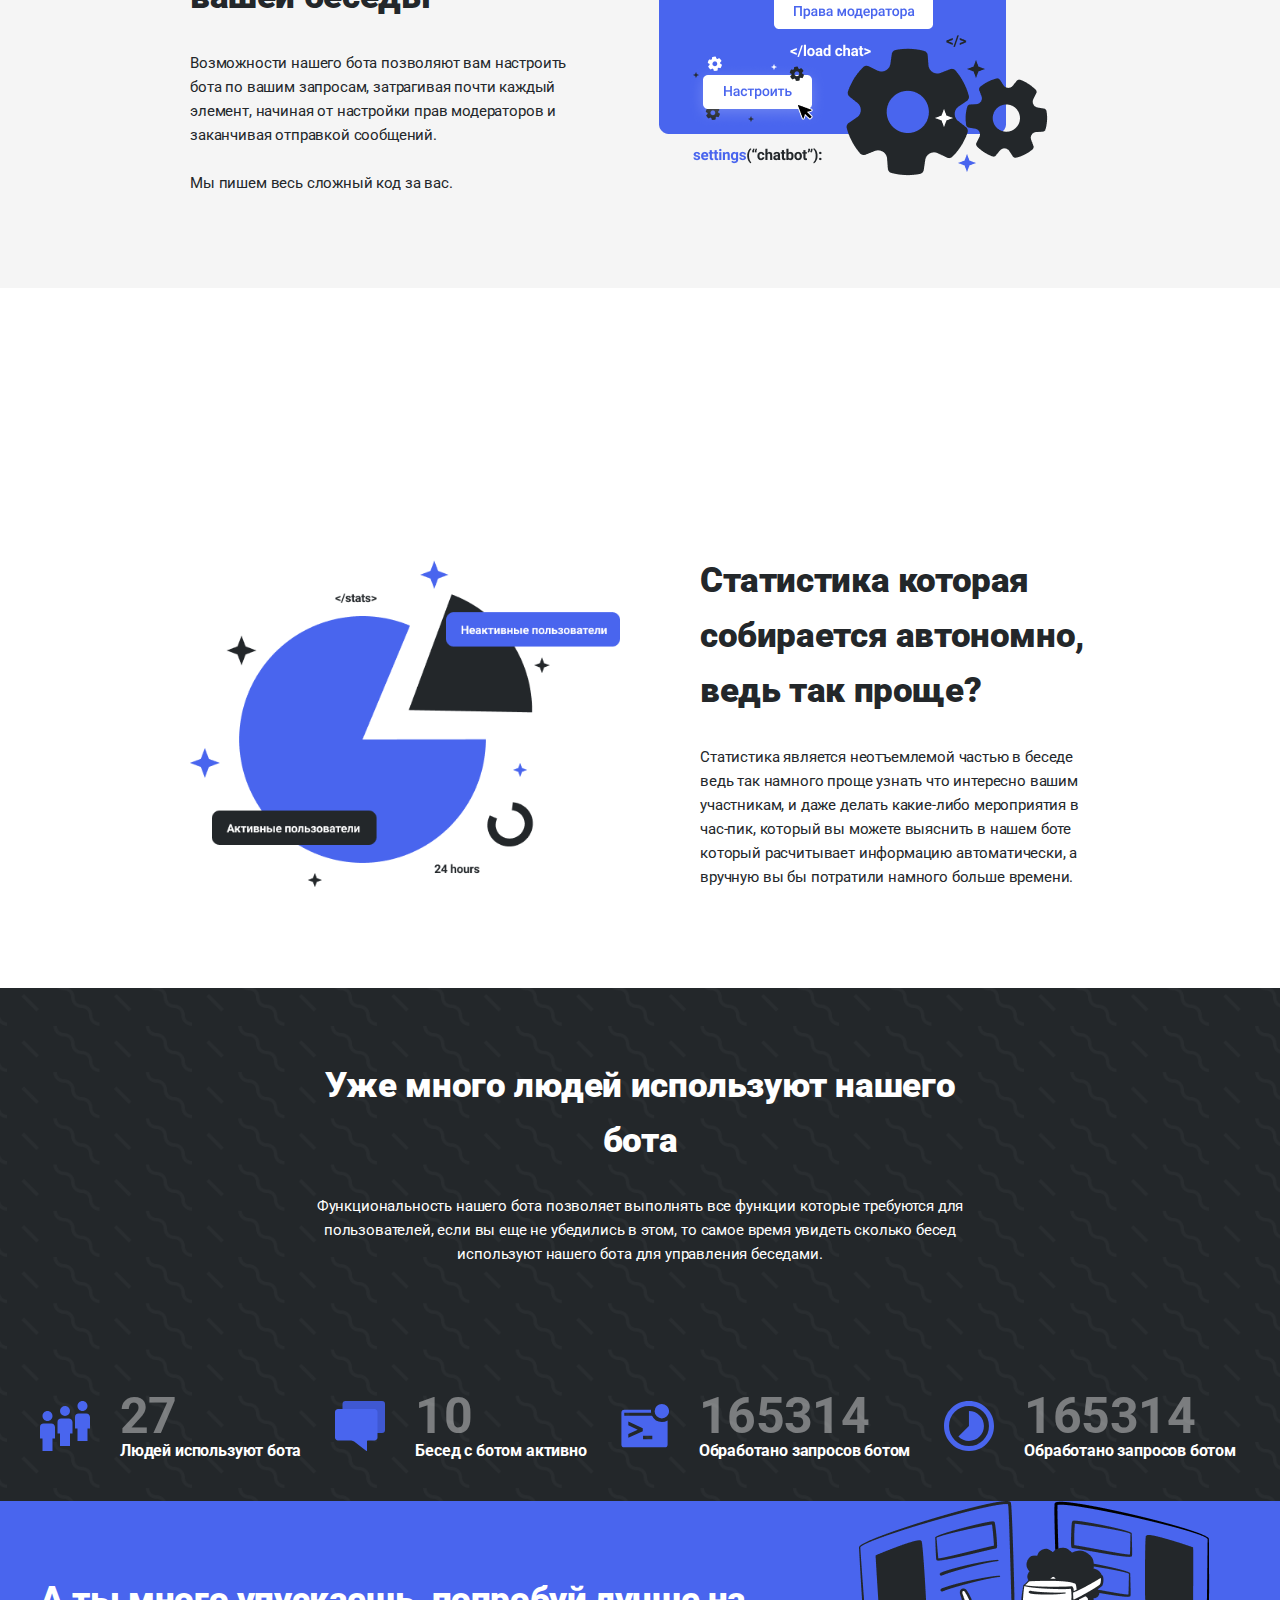
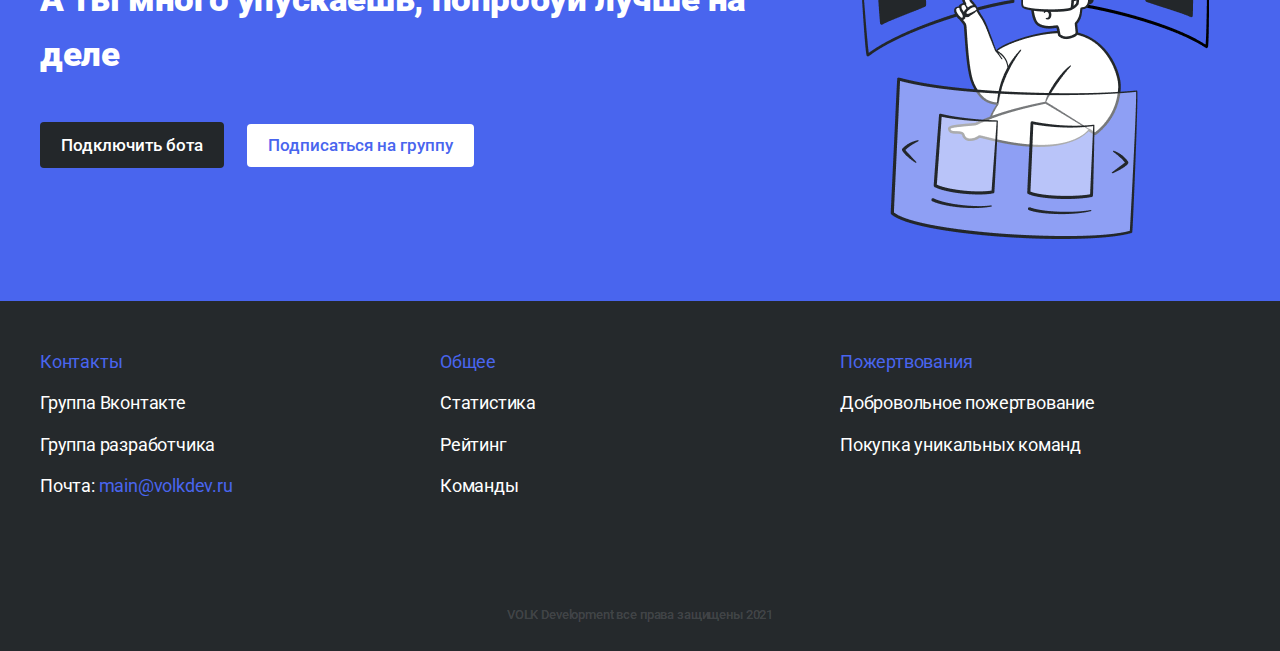
==== commit 013e653c: "Добавлен адаптив окну регистрации/авторизации." ====
--- a/gassistant/index.html
+++ b/gassistant/index.html
@@ -27,7 +27,7 @@
             <input type="submit" class="auth-btn-primary" value="Войти">
           </form>
           <a href="#" class="auth-link">Забыли пароль?</a>
-          <p class="auth-reg">Нет аккаунта? <a href="#" class="auth-link">Зарегистрируйтесь!</a></p>
+          <p class="auth-reg">Нет аккаунта? <a href="register" class="auth-link">Зарегистрируйтесь!</a></p>
           <a href="#" class="popup-reg-close">&times;</a>
         </div>
         
@@ -81,7 +81,7 @@
                 <div class="first-display__wrapper">
                     <div class="first-display__content">
                         <h2 class="content__title">G-RP ASSISTANT</h2>
-                        <p class="content__text">Уникальный чат бот позволяющий до мельчайших<br>деталей настроить свою беседу, и получать по запросу<br>необходимую статистику чтобы регулировать приток<br>новых людей и не отставать от других по активу</p>
+                        <p class="content__text">Уникальный чат бот позволяющий до мельчайших деталей настроить свою беседу, и получать по запросу необходимую статистику чтобы регулировать приток новых людей и не отставать от других по активу</p>
                         <div class="first-display__actions">
                             <button class= "btn white--btn">Добавить бота</button>
                             <button class="btn black--btn">Настроить бота</button>
--- a/gassistant/assets/css/style.min.css
+++ b/gassistant/assets/css/style.min.css
@@ -1159,6 +1159,15 @@
       font-size: 2.5rem;
       line-height: 3.4rem; } }
 
+@media only screen and (max-width: 900px) {
+  .popup-reg-block {
+    flex-direction: column-reverse;
+    align-items: center; }
+    .popup-reg-block-auth {
+      border-radius: 5px; }
+    .popup-reg-block-image {
+      display: none; } }
+
 @media only screen and (max-width: 800px) {
   .sixth-display__content {
     margin-right: 0; } }
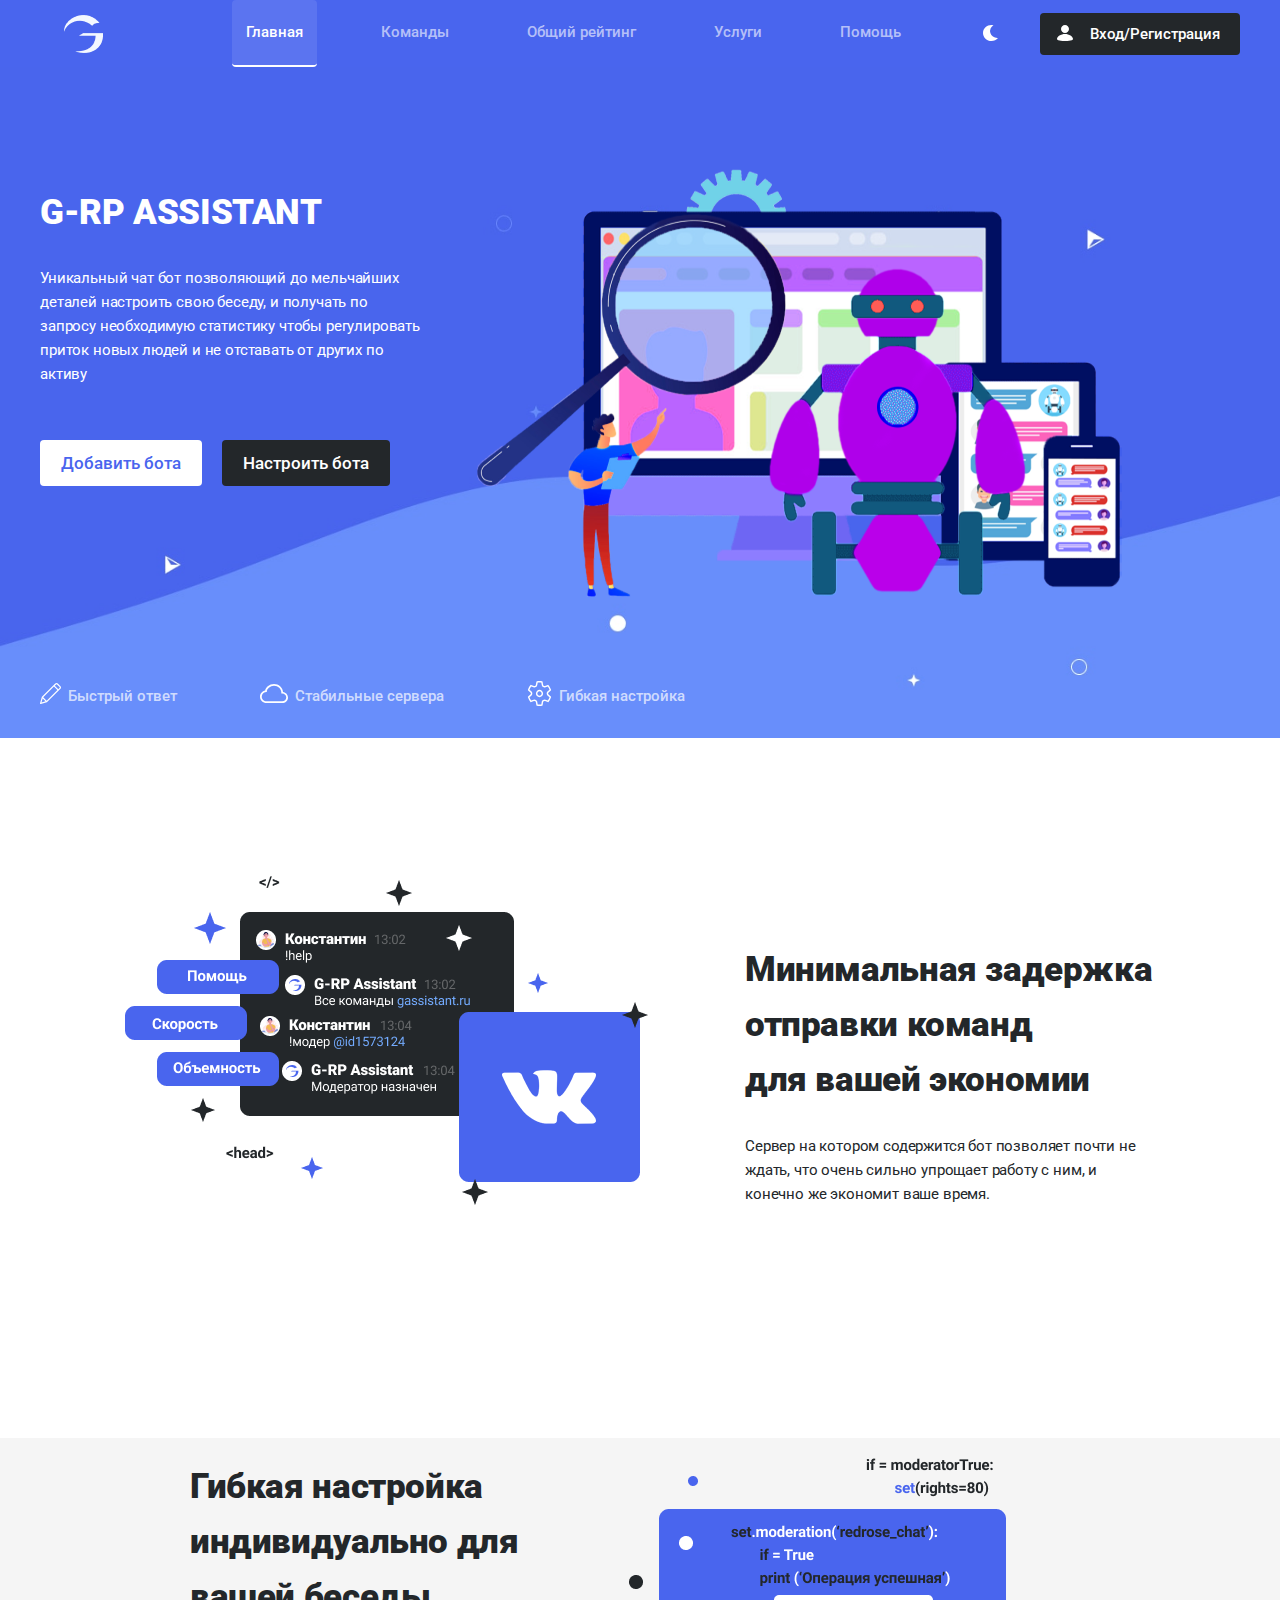
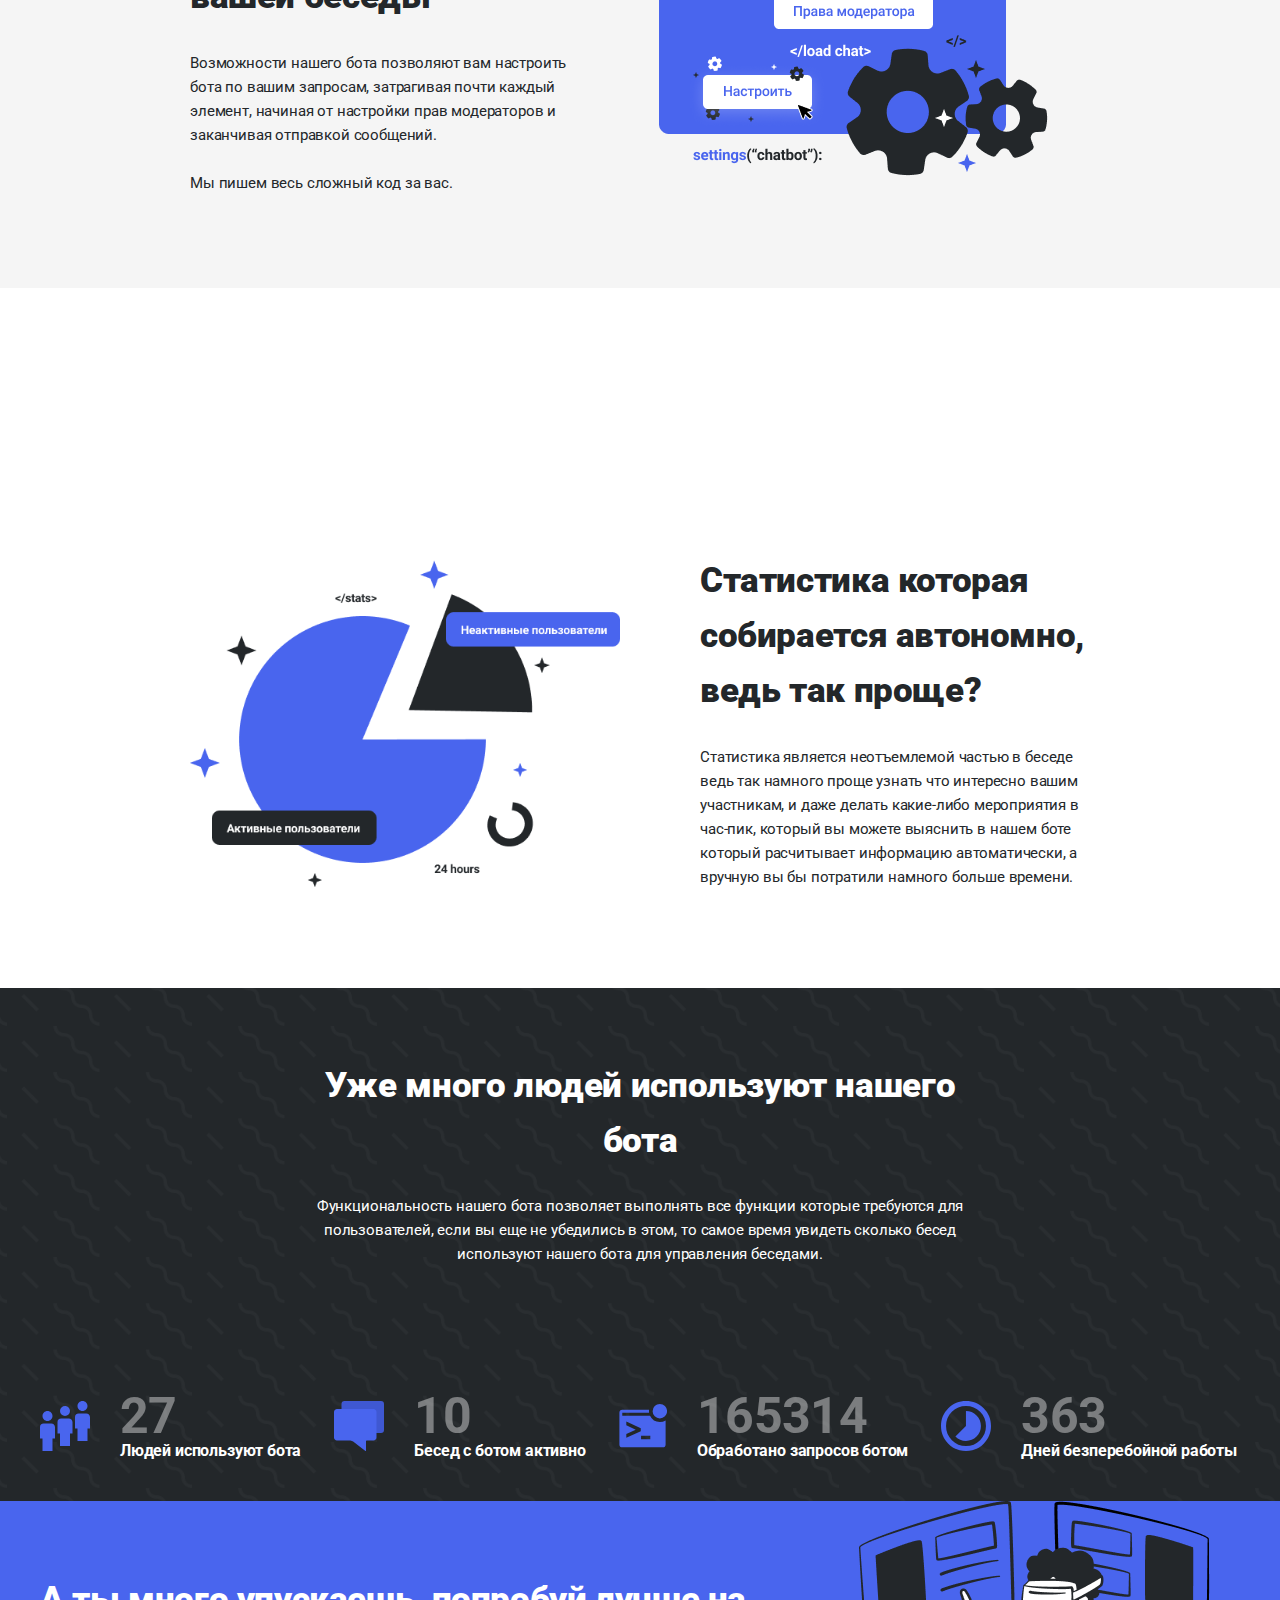
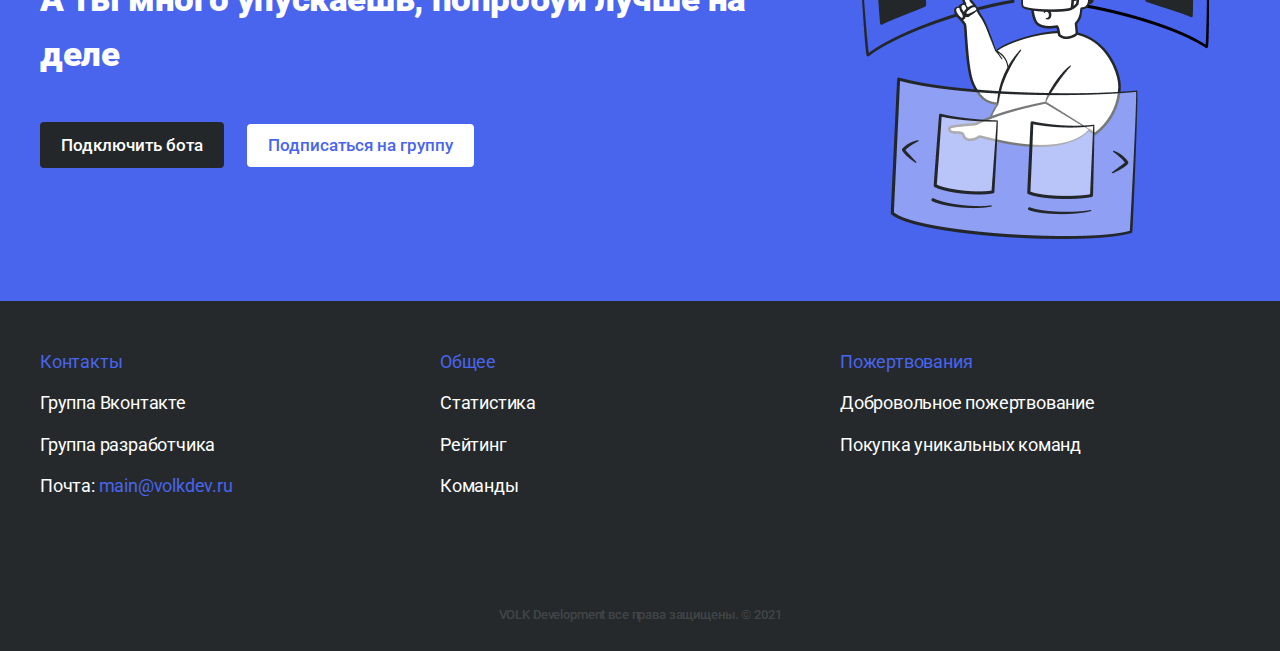
==== commit eb9bf1b5: "Сделан адаптив страниц "Услуги" и "Команды"." ====
--- a/gassistant/index.html
+++ b/gassistant/index.html
@@ -19,15 +19,25 @@
         </div>
         <div class="popup-reg-block-auth">
           <h3 class="auth-title">Авторизация</h3>
-          <a href="#" class="auth-btn">Войти через ВКонтакте</a>
+          <a href="#" class="auth-btn"><span>Войти через ВКонтакте</span></a>
           <span class="auth-text">Или</span>
-          <form action="#" class="auth-form">
-            <input class="auth-input email" name="email" type="email" placeholder="Почта">
-            <input class="auth-input pass" name="password" type="password" placeholder="Пароль">
-            <input type="submit" class="auth-btn-primary" value="Войти">
+          <form action="#" class="auth-form" novalidate>
+            <div class="errors" id="error1">Неверный адрес электронной почты</div>
+            <div class="auth-form-input">
+              <input class="auth-input error" name="email" type="email" placeholder="Почта" id="input-email-auth" onkeyup="stoppedTyping()">
+              <a href="#" class="input-clear" id="clear-button-1">&times;</a>
+              <img class="email" src="assets/images/envelope.svg" alt="icon: envelope">
+            </div>
+            <div class="errors" id="error2"></div>
+            <div class="auth-form-input">
+              <input class="auth-input" name="password" type="password" placeholder="Пароль" id="input-pass-auth" onkeyup="success()">
+              <a href="#" class="input-clear" id="clear-button-2">&times;</a> 
+              <img class="pass" src="assets/images/pass.svg" alt="icon: password">
+            </div>
+            <input type="submit" class="auth-btn-primary" id="authorizate" value="Войти" disabled>
           </form>
           <a href="#" class="auth-link">Забыли пароль?</a>
-          <p class="auth-reg">Нет аккаунта? <a href="register" class="auth-link">Зарегистрируйтесь!</a></p>
+          <p class="auth-reg"><span>Нет аккаунта?</span> <a href="register" class="auth-link">Зарегистрируйтесь!</a></p>
           <a href="#" class="popup-reg-close">&times;</a>
         </div>
         
@@ -53,7 +63,7 @@
                     <div class="main-menu">
                         <div class="menu">
                             <a href="#" class="menu-btn">
-                                <span></span>
+                                <img class="menu-btn__icon" src="assets/images/menu-burger.svg" width="30" height="30">
                             </a>
                             <nav class="menu-list">
                                 <a href="/">Главная</a>
@@ -188,8 +198,8 @@
                     <div class="stats__block">
                         <span class="days"></span>
                         <div class="stats__block__wrapper">
-                            <h3 class="stats__block__title">165314</h3>
-                            <span class="stats__block__subtitle">Обработано запросов ботом</span>
+                            <h3 class="stats__block__title">363</h3>
+                            <span class="stats__block__subtitle">Дней безперебойной работы</span>
                         </div>
                     </div>
                 </div>
@@ -218,8 +228,8 @@
             <div class="footer__block col-4">
                 <ul>
                     <li><span class="footer__block_title">Контакты</span></li>
-                    <li><a class="footer__block_link" href="#">Группа Вконтакте</a></li>
-                    <li><a class="footer__block_link" href="#">Группа разработчика</a></li>
+                    <li><a class="footer__block_link" href="https://vk.com/grp.assistant" target="_blank">Группа Вконтакте</a></li>
+                    <li><a class="footer__block_link" href="https://vk.com/volkdev" target="_blank">Группа разработчика</a></li>
                     <li>Почта: <a class="footer__block_link" href="mailto:main@volkdev.ru"><span class="footer__block_title">main@volkdev.ru</span></a></li>
                 </ul>
             </div>
@@ -227,21 +237,21 @@
                 <ul>
                     <li><span class="footer__block_title">Общее</span></li>
                     <li><a class="footer__block_link" href="#">Статистика</a></li>
-                    <li><a class="footer__block_link" href="#">Рейтинг</a></li>
-                    <li><a class="footer__block_link" href="#">Команды</a></li>
+                    <li><a class="footer__block_link" href="rating.html">Рейтинг</a></li>
+                    <li><a class="footer__block_link" href="commands.html">Команды</a></li>
                 </ul>
     
             </div>
             <div class="footer__block col-4">
                 <ul>
                     <li><span class="footer__block_title">Пожертвования</span></li>
-                    <li><a class="footer__block_link" href="#">Добровольное пожертвование</a></li>
-                    <li><a class="footer__block_link" href="#">Покупка уникальных команд</a></li>
+                    <li><a class="footer__block_link" href="offers.html#donate">Добровольное пожертвование</a></li>
+                    <li><a class="footer__block_link" href="offers.html#commands">Покупка уникальных команд</a></li>
                 </ul>
             </div>
         </div>
         <div class="footer__copyright">
-            <span class="footer__copyright_title">VOLK Development все права защищены 2021</span>
+            <span class="footer__copyright_title">VOLK Development все права защищены. &copy; 2021</span>
         </div>
     </footer>
 
--- a/gassistant/assets/css/style.min.css
+++ b/gassistant/assets/css/style.min.css
@@ -495,9 +495,10 @@
 .popup-reg {
   display: none;
   position: fixed;
-  left: 50%;
-  top: 50%;
-  transform: translate(-50%, -50%);
+  left: 0;
+  top: 0;
+  right: 0;
+  bottom: 0;
   height: 100%;
   width: 100%;
   z-index: 10000;
@@ -523,8 +524,8 @@
   .popup-reg-block {
     display: flex;
     justify-content: center;
-    margin-top: 10%;
-    position: relative; }
+    position: relative;
+    margin-top: 15rem; }
     .popup-reg-block-image {
       background-color: #4965EE;
       display: inline-block;
@@ -600,30 +601,50 @@
     transition: 0.2s ease; }
     .auth-btn-primary:hover {
       transform: translateY(-1px); }
+    .auth-btn-primary:disabled {
+      background-color: #788cf2; }
 
 .auth-form {
   display: block; }
+  .auth-form-input {
+    position: relative; }
+    .auth-form-input .input-clear {
+      position: absolute;
+      top: 50%;
+      transform: translateY(-50%);
+      right: 10px;
+      font-size: 28px;
+      border: none;
+      background-color: transparent;
+      color: #5d6169;
+      line-height: 1.5;
+      cursor: pointer;
+      text-decoration: none;
+      display: none; }
+      .auth-form-input .input-clear.is-active {
+        display: block; }
 
 .auth-input {
   width: 100%;
   display: block;
   margin: 0 auto;
-  padding: 5px 25px;
-  background: #e4e8fd;
-  border: 12px solid #e4e8fd;
+  padding: 15px 15px 15px 35px;
+  background-color: #e4e8fd;
+  border: 2px solid #e4e8fd;
   border-radius: 5px;
   margin-bottom: 1.7rem;
-  transition: 0.2s ease; }
-  .auth-input.email {
-    background-image: url(../../assets/images/envelope.svg);
-    background-size: 14px 11px;
-    background-position: left center;
-    background-repeat: no-repeat; }
-  .auth-input.pass {
-    background-image: url(../../assets/images/pass.png);
-    background-size: 13.5px 13.5px;
-    background-position: left center;
-    background-repeat: no-repeat; }
+  transition: 0.2s ease;
+  color: rgba(35, 39, 42, 0.4);
+  position: relative; }
+  .auth-input:focus {
+    border: 2px solid #4965ee;
+    color: #23272a; }
+  .auth-input.error {
+    border: 2px solid #ff4e4e;
+    background-image: url(../../assets/images/error.svg);
+    background-position: right 13px center;
+    background-repeat: no-repeat;
+    background-size: 14px; }
 
 .auth-reg {
   font-size: 15px;
@@ -637,6 +658,26 @@
   text-decoration: none;
   padding: 10px 0;
   color: #4965EE; }
+
+.errors {
+  font-weight: normal;
+  font-size: 12px;
+  line-height: 150%;
+  letter-spacing: -0.011em;
+  color: #ff4e4e;
+  text-align: left; }
+
+img.pass {
+  position: absolute;
+  top: 50%;
+  left: 13px;
+  transform: translateY(-50%); }
+
+img.email {
+  position: absolute;
+  top: 50%;
+  left: 13px;
+  transform: translateY(-50%); }
 
 .main-menu {
   position: relative;
@@ -683,20 +724,16 @@
 .menu-btn {
   width: 35px;
   height: 35px;
-  background-color: #25292C;
+  background-color: transparent;
   border-radius: 50%;
   position: absolute;
   right: -41px;
   top: 12px; }
-  .menu-btn span::after {
-    display: block;
+  .menu-btn__icon {
     position: absolute;
-    left: 8px;
-    top: -10px;
-    content: '\2261';
-    font-size: 33px;
-    z-index: 10000;
-    color: #fff; }
+    top: 50%;
+    left: 50%;
+    transform: translate(-50%, -50%); }
 
 .first-display {
   background: url(../../assets/images/first-display.jpg) no-repeat center center;
@@ -990,20 +1027,19 @@
   margin-bottom: 4rem; }
 
 .commands-display {
-  background-color: #ffffff;
-  min-height: 100vh; }
+  background-color: #ffffff; }
   .commands-display__flexbox {
     display: flex;
     justify-content: space-between;
     align-items: center; }
   .commands-display__wrapper {
     padding: 10rem 0 15rem;
-    width: 1240px;
+    max-width: 1240px;
     margin: 0 auto; }
   .commands-display__content {
     width: 50%; }
     .commands-display__content p {
-      margin-bottom: 5rem; }
+      margin-bottom: 3rem; }
     .commands-display__content a {
       margin-bottom: 5rem; }
   .commands-display__picture {
@@ -1024,10 +1060,9 @@
     font-weight: 500; }
   .commands-display__commands__item {
     width: 100%;
-    height: 6.5rem;
     padding: 0 1rem;
     border-radius: 10px;
-    line-height: 6.5rem;
+    line-height: 0.5rem;
     color: #23272A;
     font-size: 1.6rem;
     font-weight: 400;
@@ -1038,6 +1073,76 @@
       line-height: 6.5rem; }
     .commands-display__commands__item:nth-child(even) {
       background-color: #e4e8fd; }
+
+.commands-hidden {
+  display: none; }
+  .commands-hidden.is-active {
+    display: block; }
+
+.offers-card__title {
+  font-weight: 900;
+  font-size: 1.8rem;
+  line-height: 133%;
+  letter-spacing: -0.011em;
+  color: #23272a;
+  margin-bottom: 1rem; }
+
+.offers-card__text {
+  font-size: 15px;
+  line-height: 160%;
+  letter-spacing: -0.011em;
+  color: #23272a;
+  margin-bottom: 2rem; }
+
+.offers-display__flexbox {
+  display: flex;
+  justify-content: space-between;
+  align-items: center; }
+
+.offers-display__cards {
+  display: flex;
+  justify-content: space-between;
+  width: 100%; }
+
+.offers-display__card {
+  max-width: 590px;
+  padding: 20px 30px 20px 20px;
+  border-radius: 10px;
+  height: auto; }
+  .offers-display__card.blue {
+    background-color: rgba(73, 101, 238, 0.15); }
+  .offers-display__card.orange {
+    background-color: rgba(238, 172, 73, 0.15); }
+
+.offer-btn-blue {
+  display: inline-block;
+  background: #4965ee;
+  border-radius: 4px;
+  text-decoration: none;
+  color: #ffffff;
+  padding: 12px 40px;
+  font-weight: 500;
+  font-size: 17px;
+  line-height: 147%;
+  transition: 0.3s ease; }
+  .offer-btn-blue:hover {
+    transform: translateY(-2px);
+    box-shadow: 0 4px 15px 0 rgba(255, 255, 255, 0.25), 0 4px 4px 0 rgba(0, 0, 0, 0.25); }
+
+.offer-btn-orange {
+  display: inline-block;
+  background: #eeac49;
+  border-radius: 4px;
+  text-decoration: none;
+  color: #ffffff;
+  padding: 12px 30px;
+  font-weight: 500;
+  font-size: 17px;
+  line-height: 147%;
+  transition: 0.2s ease; }
+  .offer-btn-orange:hover {
+    transform: translateY(-2px);
+    box-shadow: 0 4px 15px 0 rgba(255, 255, 255, 0.25), 0 4px 4px 0 rgba(0, 0, 0, 0.25); }
 
 .footer {
   background-color: #25292C;
@@ -1083,7 +1188,26 @@
   .fifth-display {
     height: auto; }
     .fifth-display__stats {
-      position: unset; } }
+      position: unset; }
+  .commands-display__flexbox {
+    flex-direction: column;
+    align-items: flex-start;
+    justify-content: unset; }
+  .commands-display__content {
+    width: 70%; }
+  .commands-display__commands {
+    max-width: 110rem; }
+  .offers-display__flexbox {
+    flex-direction: column;
+    align-items: flex-start;
+    justify-content: unset; }
+  .offers-display__cards {
+    margin-top: 2.5rem;
+    flex-direction: column;
+    text-align: center;
+    align-items: flex-start; }
+  .offers-display__card {
+    margin-top: 5rem; } }
 
 @media only screen and (max-width: 1200px) {
   .main-menu {
@@ -1134,6 +1258,16 @@
   .sixth-display__picture {
     margin-top: 3rem; } }
 
+@media only screen and (max-width: 1100px) {
+  .commands-display__commands__item {
+    border: 2px solid #e4e8fd;
+    margin-bottom: 1rem; }
+    .commands-display__commands__item strong {
+      display: block;
+      line-height: 4.5rem; }
+    .commands-display__commands__item span {
+      line-height: 3.5rem; } }
+
 @media only screen and (max-width: 1040px) {
   .first-display {
     height: auto;
@@ -1159,7 +1293,13 @@
       font-size: 2.5rem;
       line-height: 3.4rem; } }
 
+@media only screen and (max-width: 1024px) {
+  .popup-reg-block {
+    margin: 5rem auto; } }
+
 @media only screen and (max-width: 900px) {
+  .commands-display__content {
+    width: 100%; }
   .popup-reg-block {
     flex-direction: column-reverse;
     align-items: center; }
@@ -1208,12 +1348,44 @@
 
 @media only screen and (max-width: 600px) {
   .header__profile {
-    display: none; } }
+    display: none; }
+  .commands-display__content {
+    text-align: center; }
+  .commands-display__picture {
+    margin: 0 auto; } }
+
+@media only screen and (max-width: 533px) {
+  .popup-reg-block {
+    width: 70%;
+    margin: 2.5rem auto; }
+    .popup-reg-block-auth {
+      padding: 10px 20px; }
+      .popup-reg-block-auth .auth-btn {
+        font-size: 14px; }
+        .popup-reg-block-auth .auth-btn-primary {
+          font-size: 12px; }
+      .popup-reg-block-auth .auth-link {
+        font-size: 14px; }
+      .popup-reg-block-auth .auth-text {
+        font-size: 14px; }
+      .popup-reg-block-auth .auth-reg {
+        font-size: 14px; }
+      .popup-reg-block-auth .auth-input {
+        font-size: 14px; }
+  .black--btn {
+    margin-bottom: 1.5rem;
+    display: block; }
+  .heading {
+    margin-bottom: 0; } }
 
 @media only screen and (max-width: 423px) {
   .first-display__content > .content__text {
     font-size: 1.3rem;
-    line-height: 2.2rem; } }
+    line-height: 2.2rem; }
+  .auth-btn::before {
+    margin-right: 0;
+    margin: 0 auto 5px;
+    display: block; } }
 
 @media only screen and (max-width: 389px) {
   .content__title {
@@ -1234,6 +1406,21 @@
   .first-display__picture {
     margin-top: 0; } }
 
+@media only screen and (max-width: 354px) {
+  .popup-reg-block {
+    width: 60%; }
+  .auth-btn span {
+    display: none; } }
+
+@media only screen and (max-height: 480px) {
+  .auth-link {
+    margin-bottom: 0;
+    padding: 5px 0; }
+  .auth-reg span {
+    display: none; }
+  .auth-reg .auth-link {
+    display: block; } }
+
 @media only screen and (max-height: 360px) {
   .auth-section {
     height: 55rem; }
